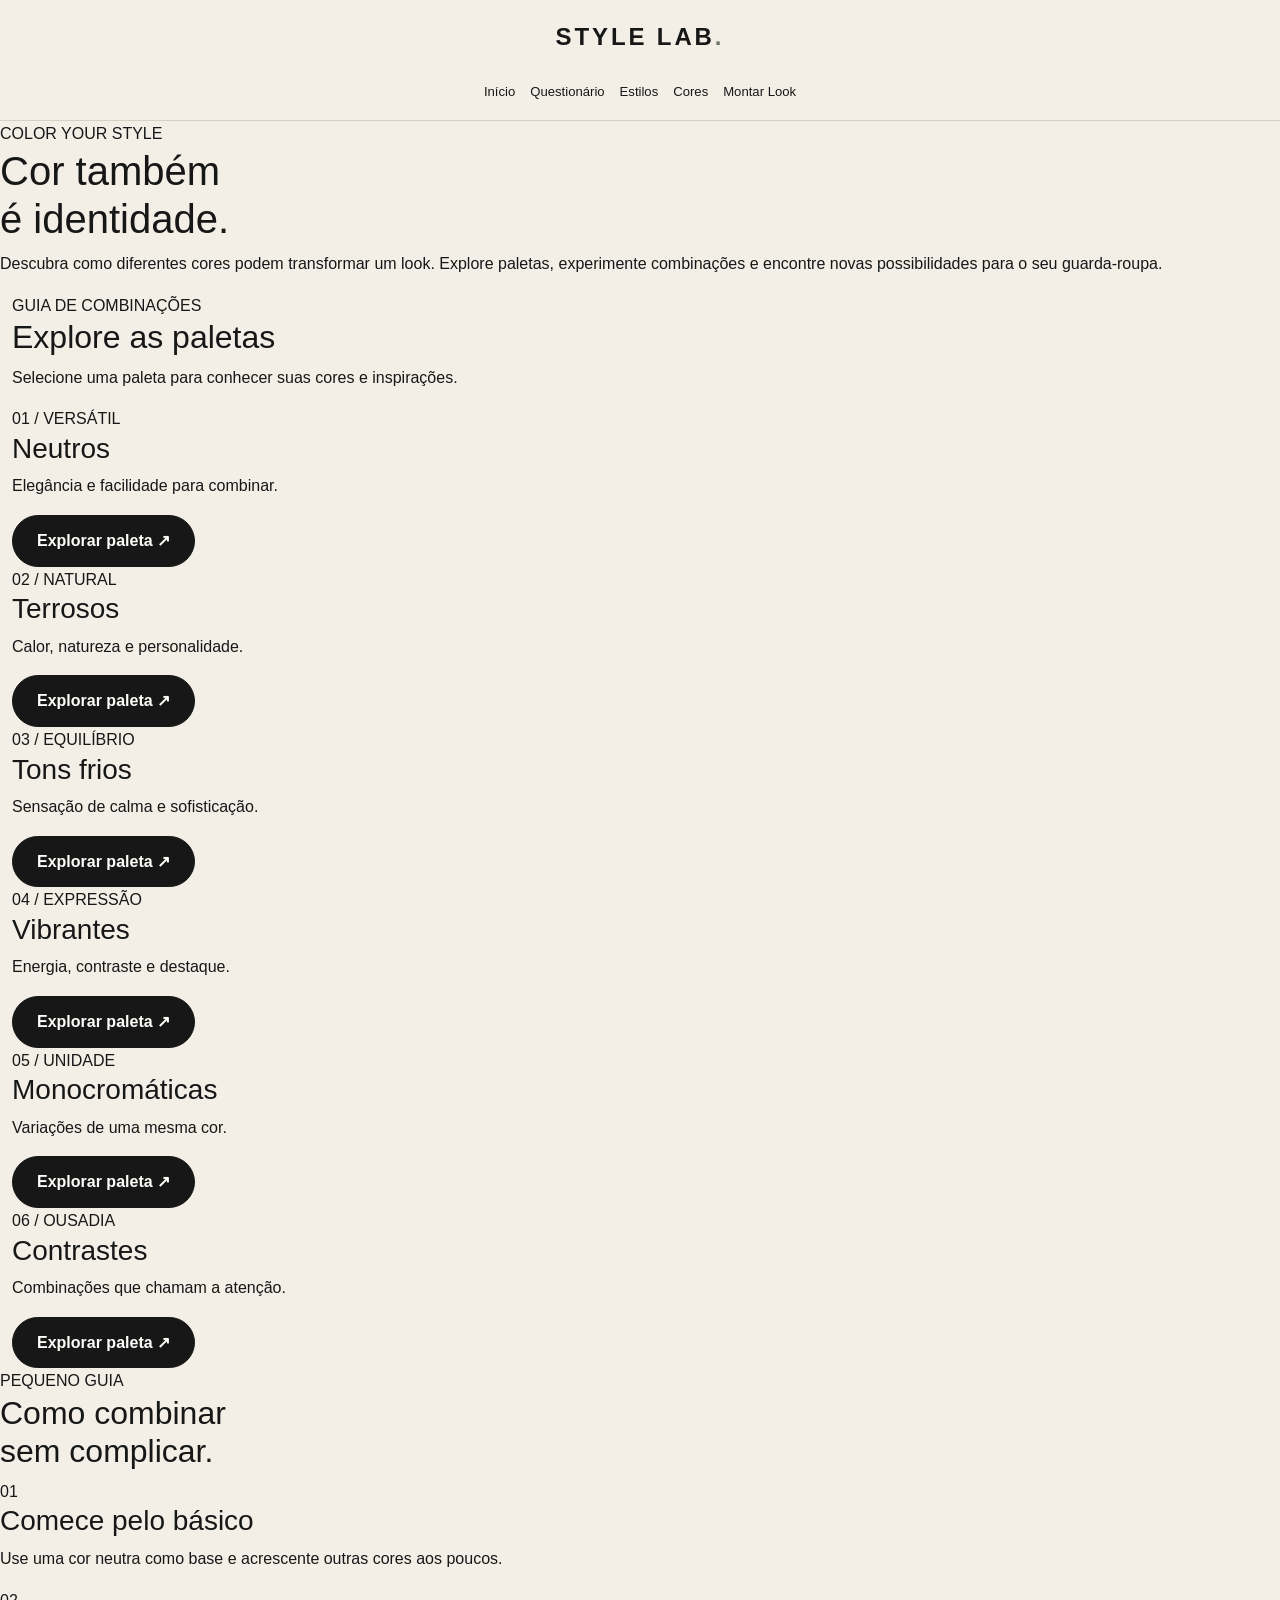
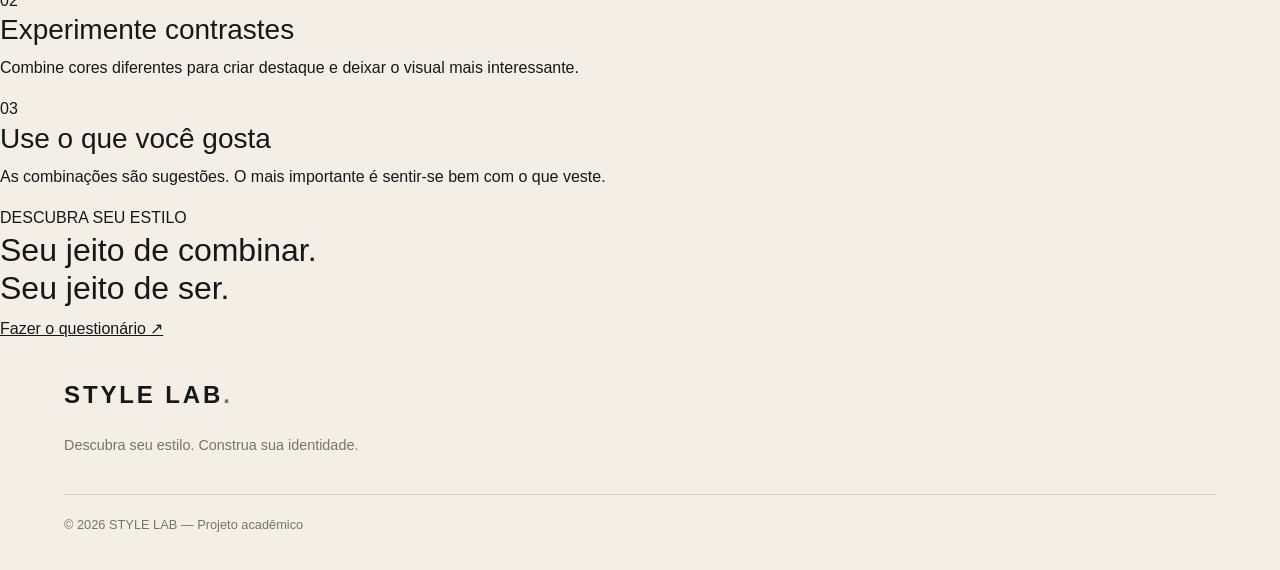
==== paginas/cores.html @ 1003800e "Atualiza estrutura e integração do STYLE LAB" ====
<!DOCTYPE html>
<html lang="pt-BR">
<head>
    <meta charset="UTF-8">
    <meta name="viewport" content="width=device-width, initial-scale=1.0">
    <title>Guia de Cores | STYLE LAB</title>

    <link href="https://cdn.jsdelivr.net/npm/bootstrap@5.3.3/dist/css/bootstrap.min.css" rel="stylesheet">
    <link rel="stylesheet" href="../css/style.css">
</head>
<body>

    <header class="site-header">
        <a href="../index.html" class="logo">STYLE LAB<span>.</span></a>

        <nav class="menu-principal">
            <a href="../index.html">Início</a>
            <a href="questionario.html">Questionário</a>
            <a href="estilos.html">Estilos</a>
            <a href="cores.html">Cores</a>
            <a href="montar-look.html">Montar Look</a>
        </nav>
    </header>

    <main class="pagina-cores">

        <section class="cores-banner">
            <span class="texto-label">COLOR YOUR STYLE</span>
            <h1>Cor também<br>é identidade.</h1>
            <p>
                Descubra como diferentes cores podem transformar um look.
                Explore paletas, experimente combinações e encontre
                novas possibilidades para o seu guarda-roupa.
            </p>
        </section>

        <section class="guia-cores container-fluid">

            <div class="guia-cores-titulo">
                <span class="texto-label">GUIA DE COMBINAÇÕES</span>
                <h2>Explore as paletas</h2>
                <p>Selecione uma paleta para conhecer suas cores e inspirações.</p>
            </div>

            <div class="grade-paletas">

                <article class="paleta-card" data-paleta="neutros">
                    <div class="paleta-amostras">
                        <span style="background:#E9E1D5"></span>
                        <span style="background:#B8A38B"></span>
                        <span style="background:#786553"></span>
                        <span style="background:#292725"></span>
                    </div>
                    <div class="paleta-info">
                        <span>01 / VERSÁTIL</span>
                        <h3>Neutros</h3>
                        <p>Elegância e facilidade para combinar.</p>
                        <button class="botao-paleta" data-paleta="neutros">Explorar paleta ↗</button>
                    </div>
                </article>

                <article class="paleta-card" data-paleta="terrosos">
                    <div class="paleta-amostras">
                        <span style="background:#A65C38"></span>
                        <span style="background:#C58C62"></span>
                        <span style="background:#8C7355"></span>
                        <span style="background:#574334"></span>
                    </div>
                    <div class="paleta-info">
                        <span>02 / NATURAL</span>
                        <h3>Terrosos</h3>
                        <p>Calor, natureza e personalidade.</p>
                        <button class="botao-paleta" data-paleta="terrosos">Explorar paleta ↗</button>
                    </div>
                </article>

                <article class="paleta-card" data-paleta="frias">
                    <div class="paleta-amostras">
                        <span style="background:#C6D2D8"></span>
                        <span style="background:#829DAA"></span>
                        <span style="background:#4C6576"></span>
                        <span style="background:#263B4A"></span>
                    </div>
                    <div class="paleta-info">
                        <span>03 / EQUILÍBRIO</span>
                        <h3>Tons frios</h3>
                        <p>Sensação de calma e sofisticação.</p>
                        <button class="botao-paleta" data-paleta="frias">Explorar paleta ↗</button>
                    </div>
                </article>

                <article class="paleta-card" data-paleta="vibrantes">
                    <div class="paleta-amostras">
                        <span style="background:#E94B35"></span>
                        <span style="background:#F0B323"></span>
                        <span style="background:#2E9D75"></span>
                        <span style="background:#474BA8"></span>
                    </div>
                    <div class="paleta-info">
                        <span>04 / EXPRESSÃO</span>
                        <h3>Vibrantes</h3>
                        <p>Energia, contraste e destaque.</p>
                        <button class="botao-paleta" data-paleta="vibrantes">Explorar paleta ↗</button>
                    </div>
                </article>

                <article class="paleta-card" data-paleta="monocromaticas">
                    <div class="paleta-amostras">
                        <span style="background:#D5C6BE"></span>
                        <span style="background:#B89A8C"></span>
                        <span style="background:#8C6E61"></span>
                        <span style="background:#59453D"></span>
                    </div>
                    <div class="paleta-info">
                <span>05 / UNIDADE</span>
                        <h3>Monocromáticas</h3>
                        <p>Variações de uma mesma cor.</p>
                        <button class="botao-paleta" data-paleta="monocromaticas">Explorar paleta ↗</button>
                    </div>
                </article>

                <article class="paleta-card" data-paleta="contraste">
                    <div class="paleta-amostras">
                        <span style="background:#F2D94E"></span>
                        <span style="background:#5D8D46"></span>
                        <span style="background:#3A5596"></span>
                        <span style="background:#CB4545"></span>
                    </div>
                    <div class="paleta-info">
                    <span>06 / OUSADIA</span>
                        <h3>Contrastes</h3>
                        <p>Combinações que chamam a atenção.</p>
                        <button class="botao-paleta" data-paleta="contraste">Explorar paleta ↗</button>
                    </div>
                </article>

            </div>

            <section class="detalhe-paleta" id="detalhePaleta" hidden>
                <div class="detalhe-paleta-cabecalho">
                    <div>
                        <span class="texto-label">PALETA SELECIONADA</span>
                        <h2 id="nomePaleta">Nome da paleta</h2>
                        <p id="descricaoPaleta"></p>
                    </div>
                    <button id="fecharPaleta" class="botao-fechar" aria-label="Fechar paleta">✕</button>
                </div>

                <div id="coresDetalhe" class="cores-detalhe"></div>

                <div class="combinacao-sugestao">
                    <h3>Como combinar</h3>
                    <p id="sugestaoPaleta"></p>
                </div>
            </section>

        </section>

        <section class="dicas-cores">
            <div class="dicas-cores-cabecalho">
                <span class="texto-label">PEQUENO GUIA</span>
                <h2>Como combinar<br>sem complicar.</h2>
            </div>

            <div class="grade-dicas">
                <article class="dica-cor">
                    <span>01</span>
                    <h3>Comece pelo básico</h3>
                    <p>Use uma cor neutra como base e acrescente outras cores aos poucos.</p>
                </article>

                <article class="dica-cor">
                    <span>02</span>
                    <h3>Experimente contrastes</h3>
                    <p>Combine cores diferentes para criar destaque e deixar o visual mais interessante.</p>
                </article>

                <article class="dica-cor">
                    <span>03</span>
                    <h3>Use o que você gosta</h3>
                    <p>As combinações são sugestões. O mais importante é sentir-se bem com o que veste.</p>
                </article>
            </div>
        </section>

        <section class="cores-cta">
            <span>DESCUBRA SEU ESTILO</span>
            <h2>Seu jeito de combinar.<br>Seu jeito de ser.</h2>
            <a href="questionario.html" class="botao-hero">Fazer o questionário ↗</a>
        </section>

    </main>

    <footer class="site-footer">
        <a href="../index.html" class="logo">STYLE LAB<span>.</span></a>
        <p>Descubra seu estilo. Construa sua identidade.</p>
        <span class="footer-direitos">© 2026 STYLE LAB — Projeto acadêmico</span>
    </footer>

    <script src="../js/cores.js"></script>
    <script src="https://cdn.jsdelivr.net/npm/bootstrap@5.3.3/dist/js/bootstrap.bundle.min.js"></script>
</body>
</html>
---- css/style.css ----
/* ==========================================
   STYLE LAB — CSS PRINCIPAL
   ========================================== */

   :root {
    --preto: #171717;
    --off-white: #f3efe7;
    --branco: #fffdf9;
    --taupe: #9a8066;
    --oliva: #6b7561;
    --cinza: #77736d;
    --borda: #d8d0c5;
    --sombra: 0 12px 32px rgba(23, 23, 23, 0.08);
    --raio: 14px;
}

* {
    box-sizing: border-box;
}

html {
    scroll-behavior: smooth;
}

body {
    margin: 0;
    min-height: 100vh;
    background: var(--off-white);
    color: var(--preto);
    font-family: Arial, Helvetica, sans-serif;
    line-height: 1.6;
}

img {
    display: block;
    max-width: 100%;
}

a {
    color: inherit;
}

button,
input {
    font: inherit;
}

[hidden] {
    display: none !important;
}

/* ==========================================
   CABEÇALHO / MENU
   ========================================== */

.site-header {
    width: 100%;
    padding: 22px 5%;
    display: flex;
    justify-content: space-between;
    align-items: center;
    gap: 25px;
    border-bottom: 1px solid var(--borda);
    background: var(--off-white);
}

.logo {
    color: var(--preto);
    font-size: 1.5rem;
    font-weight: 900;
    letter-spacing: .12em;
    text-decoration: none;
    white-space: nowrap;
}

.logo span {
    color: var(--oliva);
}

.menu-principal {
    display: flex;
    align-items: center;
    gap: 28px;
}

.menu-principal a {
    text-decoration: none;
    color: var(--preto);
    font-size: .9rem;
    transition: color .2s;
}

.menu-principal a:hover {
    color: var(--oliva);
}

.menu-principal .menu-destaque {
    border: 1px solid var(--preto);
    padding: 9px 18px;
    border-radius: 30px;
}


/* ==========================================
   CHAMADA FINAL E RODAPÉ
   ========================================== */

.chamada-final {
    text-align: center;
    padding: 85px 20px;
    background: var(--preto);
    color: var(--branco);
}

.chamada-final > span {
    font-size: .75rem;
    letter-spacing: .18em;
    color: #c1b39f;
}

.chamada-final h2 {
    font-size: clamp(2.5rem, 6vw, 5.5rem);
    line-height: 1.05;
    letter-spacing: -.05em;
    margin: 25px 0;
}

.chamada-final .botao-hero {
    background: var(--off-white);
    color: var(--preto);
}

.chamada-final .botao-hero:hover {
    background: var(--oliva);
    color: white;
}

.site-footer {
    padding: 35px 5%;
    display: flex;
    justify-content: space-between;
    align-items: center;
    flex-wrap: wrap;
    gap: 20px;
}

.site-footer p {
    color: var(--cinza);
    font-size: .9rem;
}

.footer-direitos {
    width: 100%;
    padding-top: 20px;
    border-top: 1px solid var(--borda);
    color: var(--cinza);
    font-size: .8rem;
}


button {
    cursor: pointer;
    border: 1px solid var(--preto);
    background: var(--preto);
    color: var(--branco);
    border-radius: 999px;
    padding: 12px 24px;
    font-weight: 700;
    transition: background .2s ease, color .2s ease, transform .2s ease;
}

button:hover:not(:disabled) {
    background: var(--oliva);
    border-color: var(--oliva);
    transform: translateY(-1px);
}

button:focus-visible,
input:focus-visible {
    outline: 3px solid var(--taupe);
    outline-offset: 3px;
}

button:disabled {
    opacity: .42;
    cursor: not-allowed;
    transform: none;
}


/* ==========================================
   RESPONSIVIDADE
   ========================================== */

@media (max-width: 900px) {
    .hero {
        gap: 30px;
    }

    .hero-imagem {
        height: 440px;
    }

    .card-estilo img {
        height: 300px;
    }

    .sobre-section {
        gap: 35px;
    }

    .sobre-imagem {
        height: 400px;
    }
}

.site-header {
    flex-direction: column;
    padding: 18px 4%;
}

.menu-principal {
    flex-wrap: wrap;
    justify-content: center;
    gap: 15px;
}

.menu-principal a {
    font-size: .82rem;
}

.site-footer {
    flex-direction: column;
    align-items: flex-start;
}
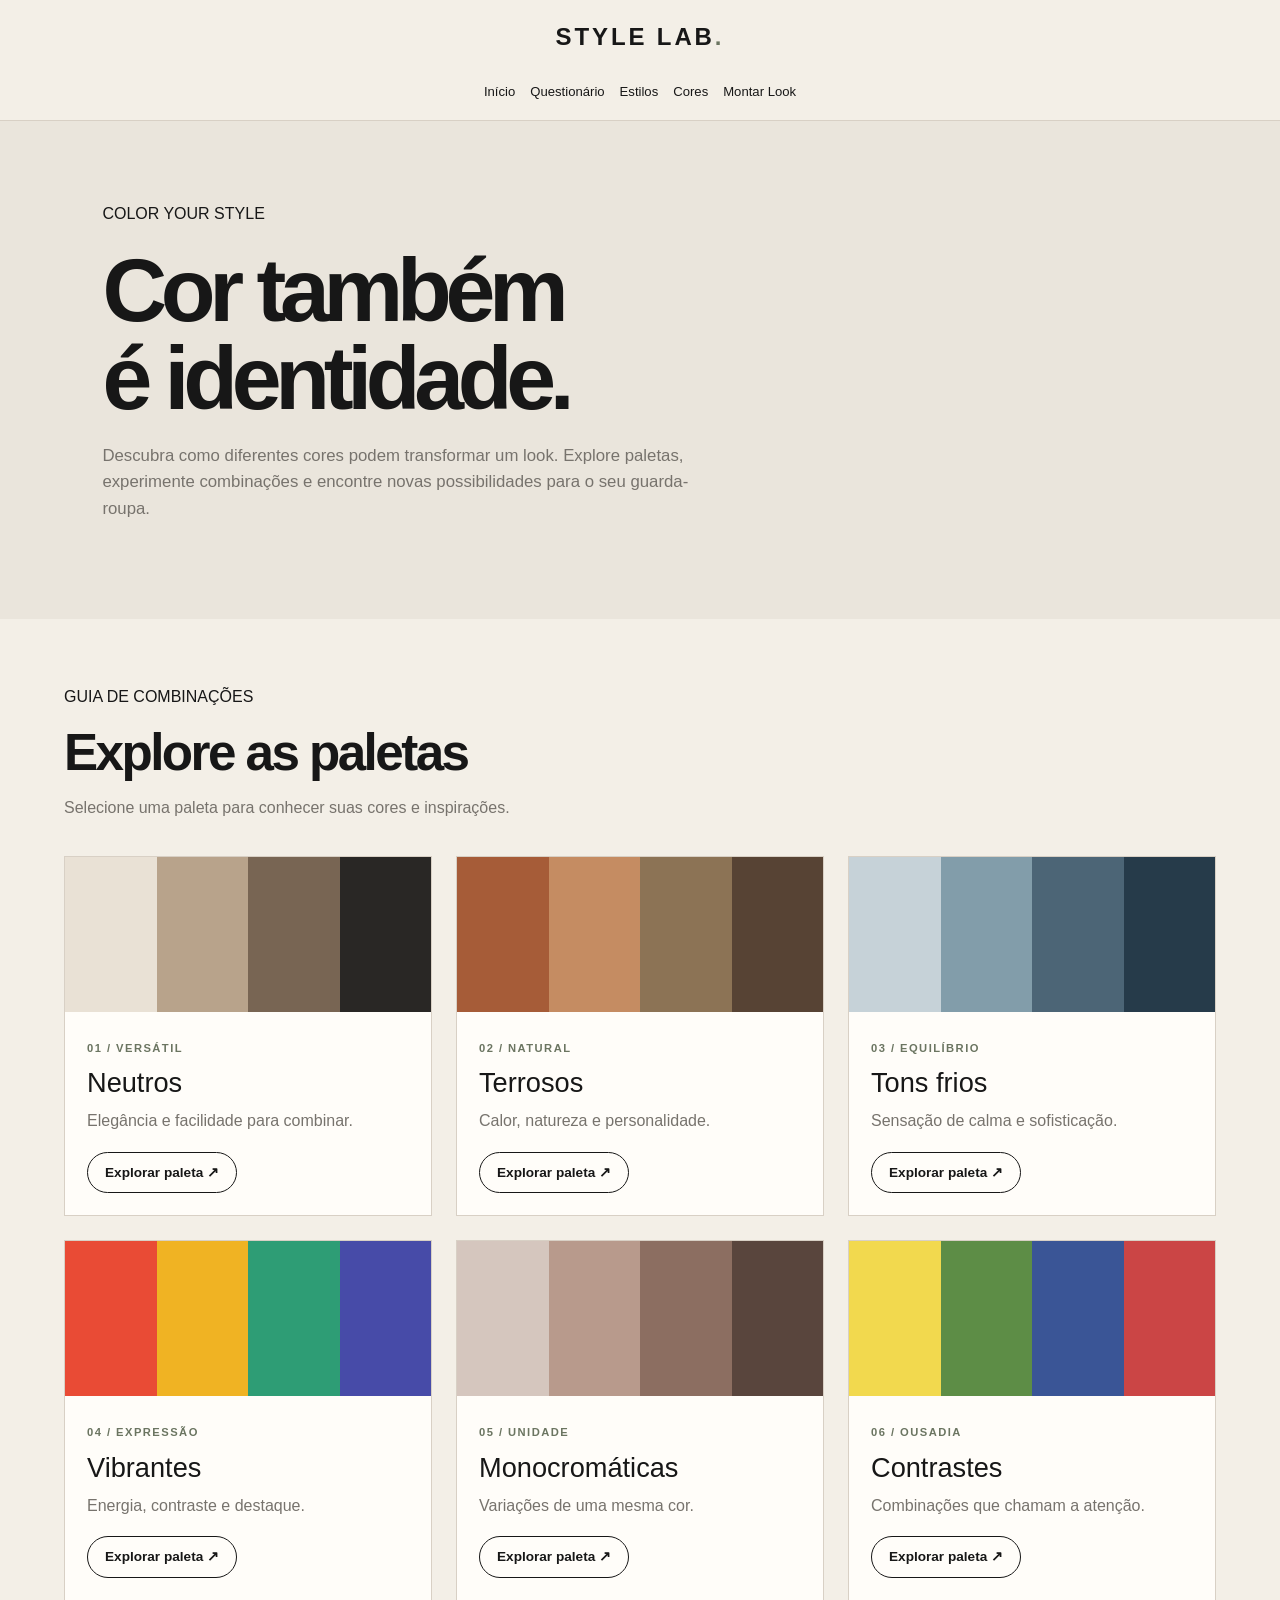
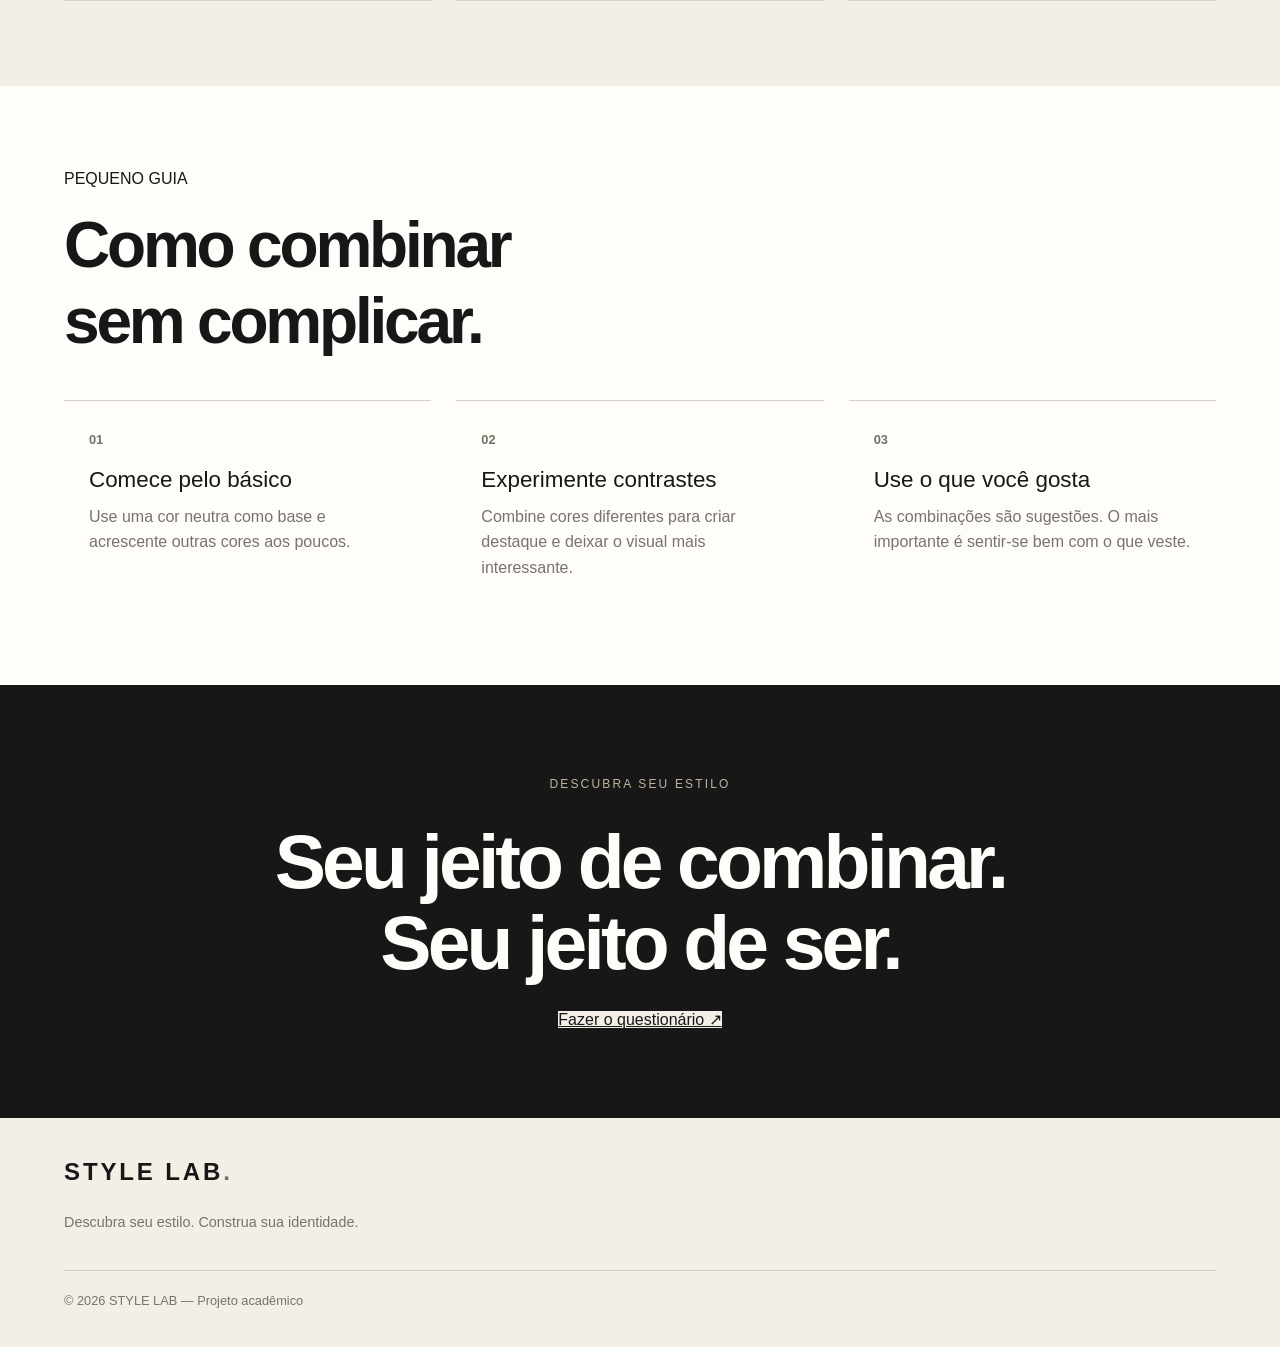
==== commit 57447705: "Finaliza ajustes visuais e organizacao do STYLE LAB" ====
--- a/paginas/cores.html
+++ b/paginas/cores.html
@@ -8,6 +8,7 @@
 
     <link href="https://cdn.jsdelivr.net/npm/bootstrap@5.3.3/dist/css/bootstrap.min.css" rel="stylesheet">
     <link rel="stylesheet" href="../css/style.css">
+    <link rel="stylesheet" href="../css/cores.css">
 </head>
 <body>
 
--- a/css/cores.css
+++ b/css/cores.css
@@ -0,0 +1,323 @@
+
+/* ==========================================
+   GUIA DE CORES
+   ========================================== */
+
+   .cores-banner {
+    padding: 80px 8%;
+    background: #eae5dc;
+}
+
+.cores-banner h1 {
+    font-size: clamp(3.5rem, 7vw, 6.5rem);
+    font-weight: 900;
+    letter-spacing: -.07em;
+    line-height: .98;
+    margin: 20px 0;
+}
+
+.cores-banner p {
+    max-width: 620px;
+    color: var(--cinza);
+    font-size: 1.05rem;
+}
+
+.guia-cores {
+    padding: 65px 5% 85px;
+}
+
+.guia-cores-titulo {
+    margin-bottom: 35px;
+}
+
+.guia-cores-titulo h2 {
+    font-size: clamp(2.2rem, 4vw, 3.5rem);
+    font-weight: 800;
+    margin: 12px 0;
+    letter-spacing: -.05em;
+}
+
+.guia-cores-titulo p {
+    color: var(--cinza);
+}
+
+.grade-paletas {
+    display: grid;
+    grid-template-columns: repeat(3, minmax(0, 1fr));
+    gap: 24px;
+}
+
+.paleta-card {
+    border: 1px solid var(--borda);
+    background: var(--branco);
+    transition: transform .2s, box-shadow .2s;
+}
+
+.paleta-card:hover {
+    transform: translateY(-4px);
+    box-shadow: var(--sombra);
+}
+
+.paleta-amostras {
+    display: flex;
+    height: 155px;
+}
+
+.paleta-amostras span {
+    flex: 1;
+    transition: flex .3s;
+}
+
+.paleta-card:hover .paleta-amostras span:hover {
+    flex: 1.5;
+}
+
+.paleta-info {
+    padding: 22px;
+}
+
+.paleta-info > span {
+    font-size: .7rem;
+    font-weight: 700;
+    color: var(--oliva);
+    letter-spacing: .13em;
+}
+
+.paleta-info h3 {
+    font-size: 1.7rem;
+    margin: 8px 0;
+}
+
+.paleta-info p {
+    color: var(--cinza);
+    margin-bottom: 18px;
+}
+
+.botao-paleta {
+    border: 1px solid var(--preto);
+    color: var(--preto);
+    background: transparent;
+    border-radius: 30px;
+    padding: 9px 17px;
+    font-size: .85rem;
+}
+
+.botao-paleta:hover {
+    color: var(--branco);
+}
+
+/* Detalhes da paleta */
+
+.detalhe-paleta {
+    margin-top: 50px;
+    padding: 35px;
+    background: #eae5dc;
+    border-radius: var(--raio);
+}
+
+.detalhe-paleta-cabecalho {
+    display: flex;
+    justify-content: space-between;
+    align-items: flex-start;
+    gap: 20px;
+}
+
+.detalhe-paleta-cabecalho h2 {
+    font-size: 2.5rem;
+    font-weight: 800;
+    margin: 12px 0;
+}
+
+.detalhe-paleta-cabecalho p {
+    max-width: 650px;
+    color: var(--cinza);
+}
+
+.botao-fechar {
+    background: transparent;
+    color: var(--preto);
+    border: 1px solid var(--borda);
+    width: 42px;
+    height: 42px;
+    padding: 0;
+    border-radius: 50%;
+}
+
+.botao-fechar:hover {
+    color: white;
+}
+
+.cores-detalhe {
+    display: grid;
+    grid-template-columns: repeat(4, minmax(0, 1fr));
+    gap: 15px;
+    margin-top: 25px;
+}
+
+.cor-individual {
+    overflow: hidden;
+    background: var(--branco);
+    border-radius: 10px;
+}
+
+.cor-amostra {
+    height: 160px;
+}
+
+.cor-nome {
+    padding: 14px;
+}
+
+.cor-nome h4 {
+    font-size: 1rem;
+    margin: 0 0 5px;
+}
+
+.cor-nome p {
+    margin: 0;
+    color: var(--cinza);
+    font-size: .8rem;
+}
+
+.combinacao-sugestao {
+    margin-top: 25px;
+    padding-top: 20px;
+    border-top: 1px solid var(--borda);
+}
+
+.combinacao-sugestao h3 {
+    font-size: 1.2rem;
+}
+
+.combinacao-sugestao p {
+    margin-bottom: 0;
+    color: var(--cinza);
+}
+
+/* Dicas */
+
+.dicas-cores {
+    padding: 80px 5%;
+    background: var(--branco);
+}
+
+.dicas-cores-cabecalho h2 {
+    font-size: clamp(2.5rem, 5vw, 4.5rem);
+    font-weight: 900;
+    letter-spacing: -.05em;
+    margin: 15px 0 40px;
+}
+
+.grade-dicas {
+    display: grid;
+    grid-template-columns: repeat(3, minmax(0, 1fr));
+    gap: 25px;
+}
+
+.dica-cor {
+    padding: 25px;
+    border-top: 1px solid var(--borda);
+}
+
+.dica-cor > span {
+    color: var(--oliva);
+    font-size: .8rem;
+    font-weight: 700;
+}
+
+.dica-cor h3 {
+    margin: 15px 0 10px;
+    font-size: 1.4rem;
+}
+
+.dica-cor p {
+    color: var(--cinza);
+    margin: 0;
+}
+
+.cores-cta {
+    text-align: center;
+    padding: 85px 20px;
+    background: var(--preto);
+    color: var(--branco);
+}
+
+.cores-cta > span {
+    font-size: .75rem;
+    letter-spacing: .18em;
+    color: #c1b39f;
+}
+
+.cores-cta h2 {
+    font-size: clamp(2.5rem, 6vw, 5rem);
+    font-weight: 900;
+    line-height: 1.05;
+    letter-spacing: -.05em;
+    margin: 25px 0;
+}
+
+.cores-cta .botao-hero {
+    background: var(--off-white);
+    color: var(--preto);
+}
+
+.cores-cta .botao-hero:hover {
+    background: var(--oliva);
+    color: white;
+}
+
+/* Responsividade do guia de cores */
+
+@media (max-width: 900px) {
+    .grade-paletas {
+        grid-template-columns: repeat(2, minmax(0, 1fr));
+    }
+
+    .cores-detalhe {
+        grid-template-columns: repeat(2, minmax(0, 1fr));
+    }
+
+    .grade-dicas {
+        grid-template-columns: 1fr;
+        gap: 12px;
+    }
+}
+
+@media (max-width: 600px) {
+    .cores-banner {
+        padding: 55px 6%;
+    }
+
+    .guia-cores {
+        padding: 45px 4% 60px;
+    }
+
+    .grade-paletas {
+        grid-template-columns: 1fr;
+    }
+
+    .paleta-amostras {
+        height: 125px;
+    }
+
+    .detalhe-paleta {
+        padding: 20px;
+    }
+
+    .detalhe-paleta-cabecalho h2 {
+        font-size: 2rem;
+    }
+
+    .cores-detalhe {
+        grid-template-columns: 1fr 1fr;
+        gap: 10px;
+    }
+
+    .cor-amostra {
+        height: 120px;
+    }
+
+    .dicas-cores {
+        padding: 55px 5%;
+    }
+}
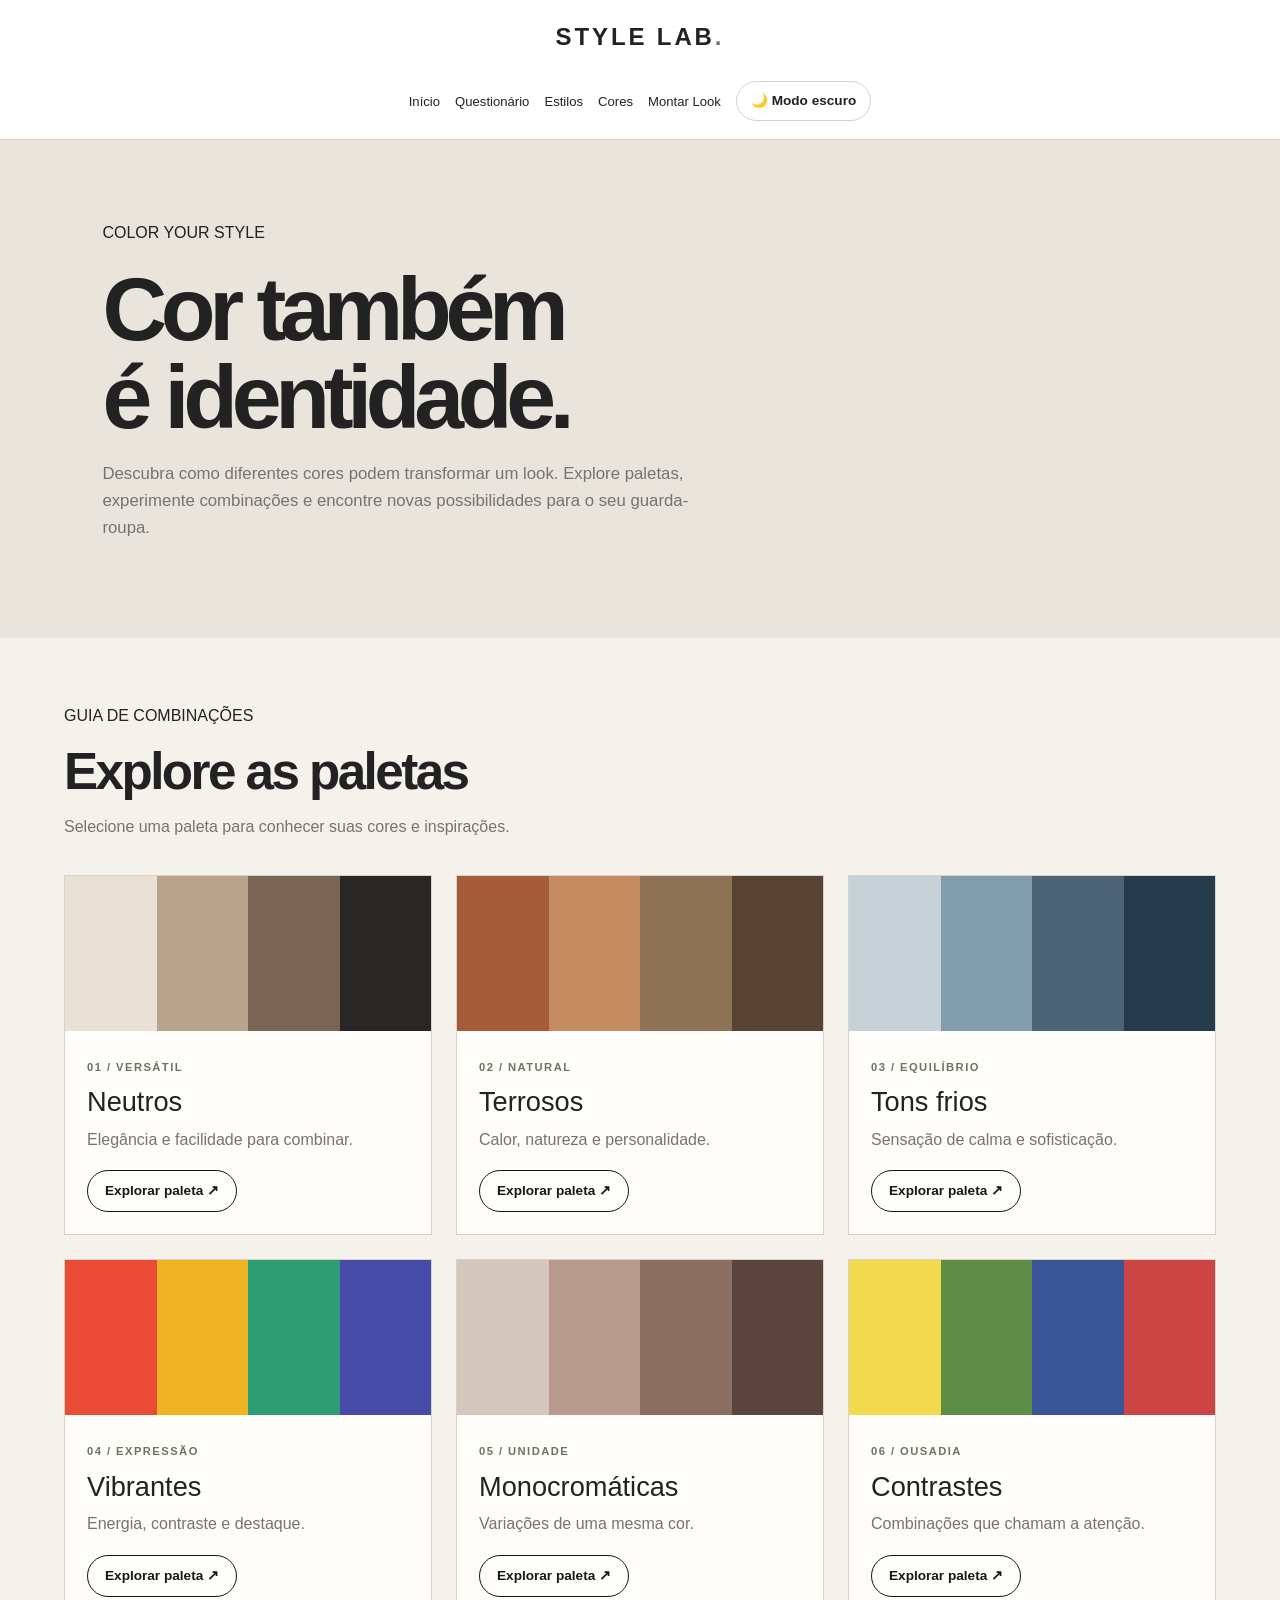
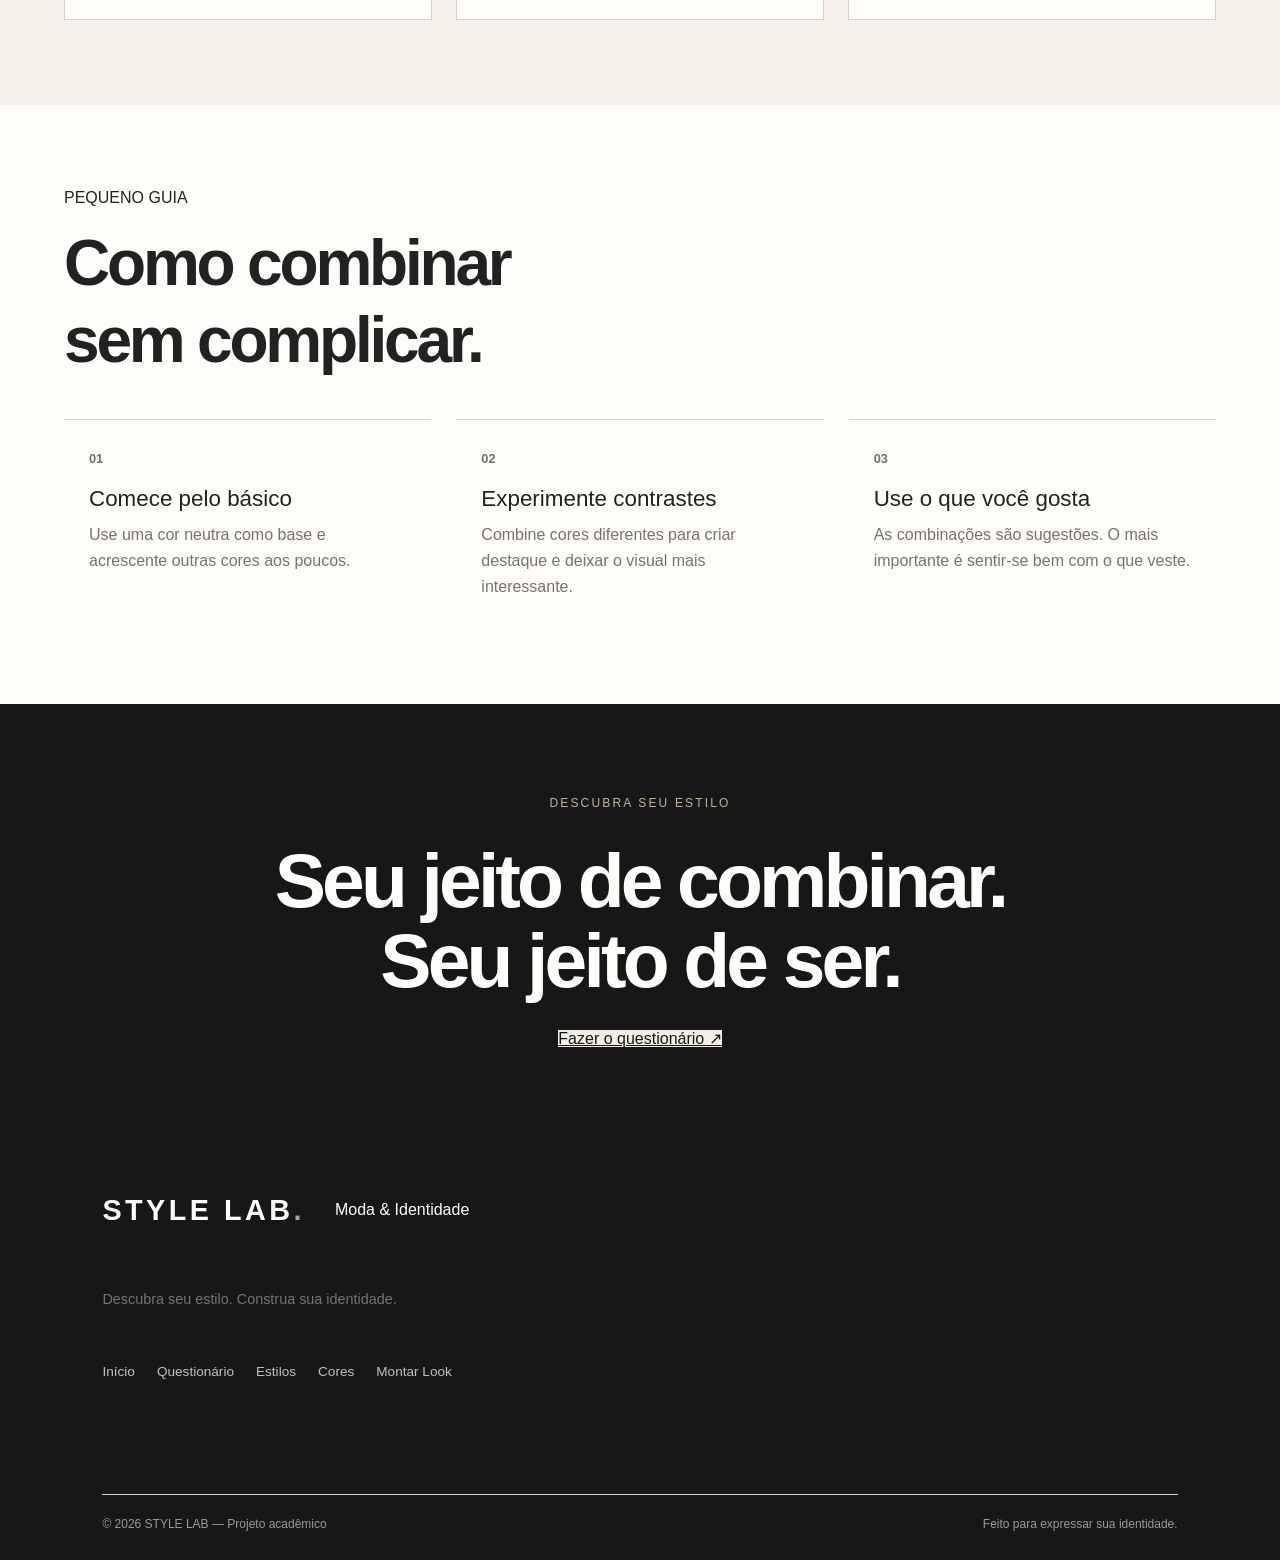
==== commit 519a7713: "Atualiza projeto" ====
--- a/paginas/cores.html
+++ b/paginas/cores.html
@@ -21,6 +21,9 @@
             <a href="estilos.html">Estilos</a>
             <a href="cores.html">Cores</a>
             <a href="montar-look.html">Montar Look</a>
+            <button id="botao-tema" class="botao-tema" type="button">
+                ☀️ Modo claro
+            </button>
         </nav>
     </header>
 
@@ -193,13 +196,41 @@
 
     </main>
 
+    
     <footer class="site-footer">
-        <a href="../index.html" class="logo">STYLE LAB<span>.</span></a>
-        <p>Descubra seu estilo. Construa sua identidade.</p>
-        <span class="footer-direitos">© 2026 STYLE LAB — Projeto acadêmico</span>
+
+        <div class="footer-topo">
+            <a href="../index.html" class="logo">
+                STYLE LAB<span>.</span>
+            </a>
+
+            <span>Moda &amp; Identidade</span>
+        </div>
+
+        <p class="footer-descricao">
+            Descubra seu estilo. Construa sua identidade.
+        </p>
+
+        <nav class="footer-navegacao">
+            <a href="../index.html">Início</a>
+            <a href="questionario.html">Questionário</a>
+            <a href="estilos.html">Estilos</a>
+            <a href="cores.html">Cores</a>
+            <a href="montar-look.html">Montar Look</a>
+        </nav>
+
+        <hr class="footer-linha">
+
+        <div class="footer-direitos">
+            <span>© 2026 STYLE LAB — Projeto acadêmico</span>
+            <span>Feito para expressar sua identidade.</span>
+        </div>
+
     </footer>
+
 
     <script src="../js/cores.js"></script>
     <script src="https://cdn.jsdelivr.net/npm/bootstrap@5.3.3/dist/js/bootstrap.bundle.min.js"></script>
+    <script src="../js/tema.js"></script>
 </body>
 </html>
--- a/css/style.css
+++ b/css/style.css
@@ -1,7 +1,5 @@
 
-/* ==========================================
-   STYLE LAB — CSS PRINCIPAL
-   ========================================== */
+/* CSS pricnipal m*/
 
    :root {
     --preto: #171717;
@@ -23,13 +21,17 @@
     scroll-behavior: smooth;
 }
 
+
+
+
 body {
     margin: 0;
     min-height: 100vh;
-    background: var(--off-white);
-    color: var(--preto);
+    background: var(--fundo);
+    color: var(--texto);
     font-family: Arial, Helvetica, sans-serif;
     line-height: 1.6;
+    transition: background-color 0.3s, color 0.3s;
 }
 
 img {
@@ -50,9 +52,18 @@
     display: none !important;
 }
 
-/* ==========================================
-   CABEÇALHO / MENU
-   ========================================== */
+.card-estilo,
+.card,
+.card-explicativo {
+    background-color: var(--fundo-card);
+    color: var(--texto);
+}
+
+p {
+    color: var(--texto-secundario);
+}
+
+/* Menu */
 
 .site-header {
     width: 100%;
@@ -62,11 +73,12 @@
     align-items: center;
     gap: 25px;
     border-bottom: 1px solid var(--borda);
-    background: var(--off-white);
+    background: var(--fundo-card);
+    transition: background-color 0.3s, color 0.3s;
 }
 
 .logo {
-    color: var(--preto);
+    color: var(--texto);
     font-size: 1.5rem;
     font-weight: 900;
     letter-spacing: .12em;
@@ -86,7 +98,7 @@
 
 .menu-principal a {
     text-decoration: none;
-    color: var(--preto);
+    color: var(--texto);
     font-size: .9rem;
     transition: color .2s;
 }
@@ -96,15 +108,13 @@
 }
 
 .menu-principal .menu-destaque {
-    border: 1px solid var(--preto);
+    border: 1px solid var(--texto);
     padding: 9px 18px;
     border-radius: 30px;
 }
 
 
-/* ==========================================
-   CHAMADA FINAL E RODAPÉ
-   ========================================== */
+/* Chamda final */
 
 .chamada-final {
     text-align: center;
@@ -161,13 +171,13 @@
 
 button {
     cursor: pointer;
-    border: 1px solid var(--preto);
-    background: var(--preto);
-    color: var(--branco);
+    border: 1px solid var(--texto);
+    background: var(--texto);
+    color: var(--fundo);
     border-radius: 999px;
     padding: 12px 24px;
     font-weight: 700;
-    transition: background .2s ease, color .2s ease, transform .2s ease;
+    transition: background-color .2s ease, color .2s ease, transform .2s ease;
 }
 
 button:hover:not(:disabled) {
@@ -189,9 +199,7 @@
 }
 
 
-/* ==========================================
-   RESPONSIVIDADE
-   ========================================== */
+/* Responsividade */
 
 @media (max-width: 900px) {
     .hero {
@@ -233,4 +241,185 @@
 .site-footer {
     flex-direction: column;
     align-items: flex-start;
+}
+
+/* modo escuro/claro */
+
+:root {
+    color-scheme: light;
+
+    --fundo: #f5f2ec;
+    --fundo-card: #ffffff;
+    --texto: #222222;
+    --texto-secundario: #666666;
+    --borda: #d8d2c8;
+}
+
+/* t escuro */
+[data-tema="escuro"] {
+    color-scheme: dark;
+
+    --fundo: #181818;
+    --fundo-card: #242424;
+    --texto: #f1f1f1;
+    --texto-secundario: #bdbdbd;
+    --borda: #3d3d3d;
+}
+
+/* personalização botão modo escuro/claro */
+
+.botao-tema {
+    padding: 8px 14px;
+    border: 1px solid var(--borda);
+    border-radius: 20px;
+    background-color: var(--fundo-card);
+    color: var(--texto);
+    cursor: pointer;
+    font-size: 0.85rem;
+    transition: 0.3s;
+}
+
+.botao-tema:hover {
+    opacity: 0.8;
+}
+
+
+
+/*rodapé */
+
+.site-footer {
+    width: 100%;
+    padding: 50px 8% 25px;
+    background-color: var(--preto, #1d1d1d);
+    color: var(--branco, #f5f2ec);
+}
+
+.footer-topo {
+    display: flex;
+    justify-content: space-between;
+    align-items: center;
+    gap: 30px;
+    flex-wrap: wrap;
+    margin-bottom: 20px;
+}
+
+.site-footer .logo {
+    text-decoration: none;
+    color: var(--branco, #f5f2ec);
+    font-size: 1.8rem;
+    font-weight: bold;
+}
+
+.site-footer .logo span {
+    color: #b3a38a;
+}
+
+.footer-descricao {
+    color: #c5c0b7;
+    font-size: 0.9rem;
+    margin: 15px 0 30px;
+}
+
+.footer-navegacao {
+    display: flex;
+    flex-wrap: wrap;
+    gap: 22px;
+    margin-bottom: 35px;
+}
+
+.footer-navegacao a {
+    color: #c5c0b7;
+    text-decoration: none;
+    font-size: 0.85rem;
+    transition: color 0.3s;
+}
+
+.footer-navegacao a:hover {
+    color: #ffffff;
+}
+
+.footer-linha {
+    border: none;
+    border-top: 1px solid #444444;
+    margin-bottom: 20px;
+}
+
+.footer-direitos {
+    display: flex;
+    justify-content: space-between;
+    align-items: center;
+    gap: 15px;
+    flex-wrap: wrap;
+}
+
+.footer-direitos span {
+    color: #999999;
+    font-size: 0.75rem;
+}
+
+/* RESPONSIVIDADE DO RODAPÉ */
+
+@media (max-width: 600px) {
+    .site-footer {
+        padding: 35px 6% 20px;
+    }
+
+    .footer-topo {
+        flex-direction: column;
+        align-items: flex-start;
+        gap: 10px;
+    }
+
+    .footer-navegacao {
+        gap: 15px;
+    }
+
+    .footer-direitos {
+        flex-direction: column;
+        align-items: flex-start;
+    }
+}
+
+
+/* Ajustes do modo escuro - Página inicial */
+
+[data-tema="escuro"] .secao-estilos {
+    background: var(--fundo-card);
+    color: var(--texto);
+}
+
+[data-tema="escuro"] .card-estilo {
+    background: var(--fundo);
+    color: var(--texto);
+    border-color: var(--borda);
+}
+
+[data-tema="escuro"] .carrossel-seta {
+    color: var(--texto);
+}
+
+[data-tema="escuro"] .indicador {
+    background: #555;
+}
+
+[data-tema="escuro"] .indicador.ativo {
+    background: var(--texto);
+}
+
+[data-tema="escuro"] .estilos-cta,
+[data-tema="escuro"] .sobre-section {
+    color: var(--texto);
+}
+
+[data-tema="escuro"] .link-sobre {
+    color: var(--texto);
+}
+
+[data-tema="escuro"] .texto-label {
+    color: #a8b89a;
+}
+
+[data-tema="escuro"] .estilos-cta p,
+[data-tema="escuro"] .sobre-texto p {
+    color: var(--texto-secundario);
 }
--- a/css/cores.css
+++ b/css/cores.css
@@ -1,7 +1,5 @@
 
-/* ==========================================
-   GUIA DE CORES
-   ========================================== */
+/* guia de cores */
 
    .cores-banner {
     padding: 80px 8%;
@@ -106,7 +104,7 @@
     color: var(--branco);
 }
 
-/* Detalhes da paleta */
+/* detalhes da paleta */
 
 .detalhe-paleta {
     margin-top: 50px;
@@ -194,7 +192,7 @@
     color: var(--cinza);
 }
 
-/* Dicas */
+/* dicas */
 
 .dicas-cores {
     padding: 80px 5%;
@@ -266,7 +264,7 @@
     color: white;
 }
 
-/* Responsividade do guia de cores */
+/* Responsividade */
 
 @media (max-width: 900px) {
     .grade-paletas {
@@ -321,3 +319,49 @@
         padding: 55px 5%;
     }
 }
+
+
+/* Ajustes do modo escuro - Cores */
+
+[data-tema="escuro"] .cores-banner,
+[data-tema="escuro"] .detalhe-paleta {
+    background: var(--fundo-card);
+}
+
+[data-tema="escuro"] .cores-banner p,
+[data-tema="escuro"] .paleta-info p,
+[data-tema="escuro"] .detalhe-paleta-cabecalho p,
+[data-tema="escuro"] .cor-nome p,
+[data-tema="escuro"] .combinacao-sugestao p,
+[data-tema="escuro"] .dica-cor p {
+    color: var(--texto-secundario);
+}
+
+[data-tema="escuro"] .paleta-card,
+[data-tema="escuro"] .cor-individual,
+[data-tema="escuro"] .dicas-cores {
+    background: var(--fundo-card);
+    color: var(--texto);
+}
+
+[data-tema="escuro"] .botao-paleta,
+[data-tema="escuro"] .botao-fechar {
+    color: var(--texto);
+    border-color: var(--borda);
+}
+
+[data-tema="escuro"] .botao-paleta:hover,
+[data-tema="escuro"] .botao-fechar:hover {
+    background: var(--texto);
+    color: var(--fundo);
+}
+
+[data-tema="escuro"] .cores-cta .botao-hero {
+    background: var(--fundo-card);
+    color: var(--texto);
+}
+
+[data-tema="escuro"] .cores-cta .botao-hero:hover {
+    background: var(--oliva);
+    color: white;
+}
